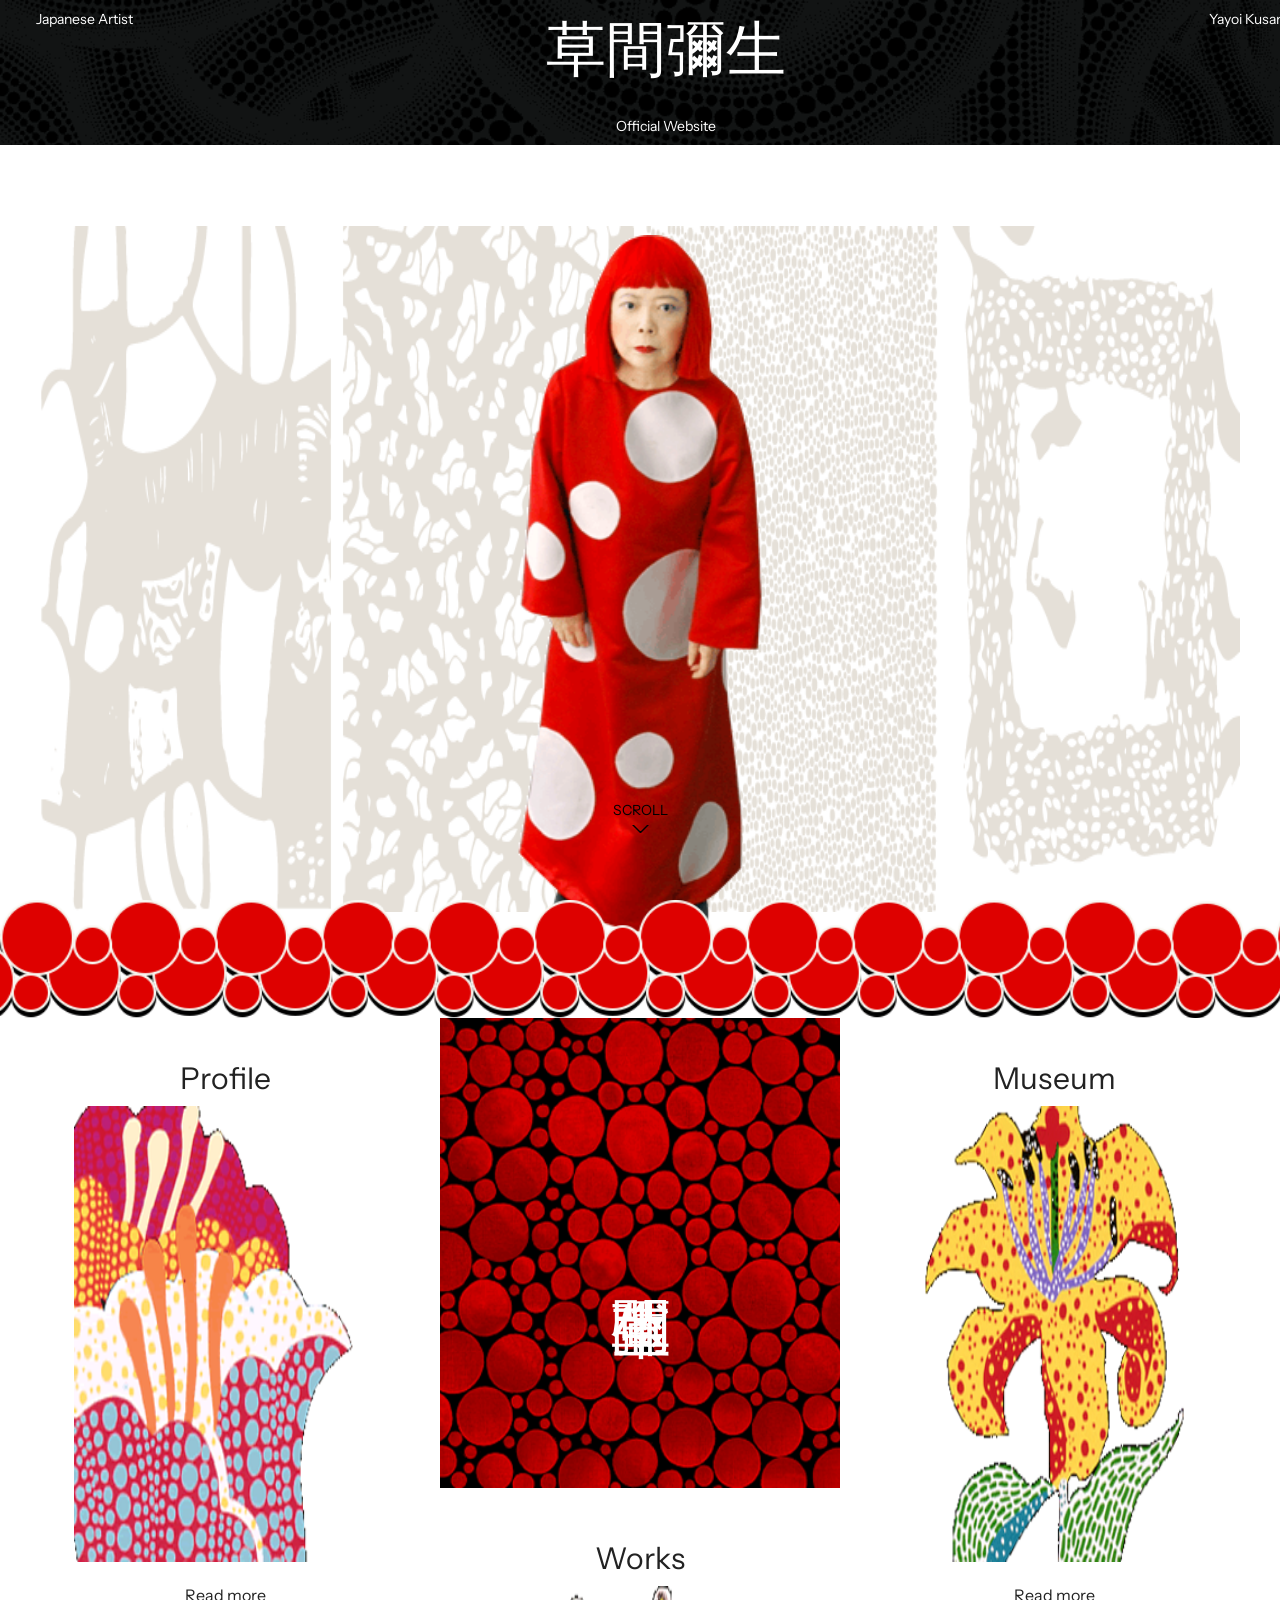
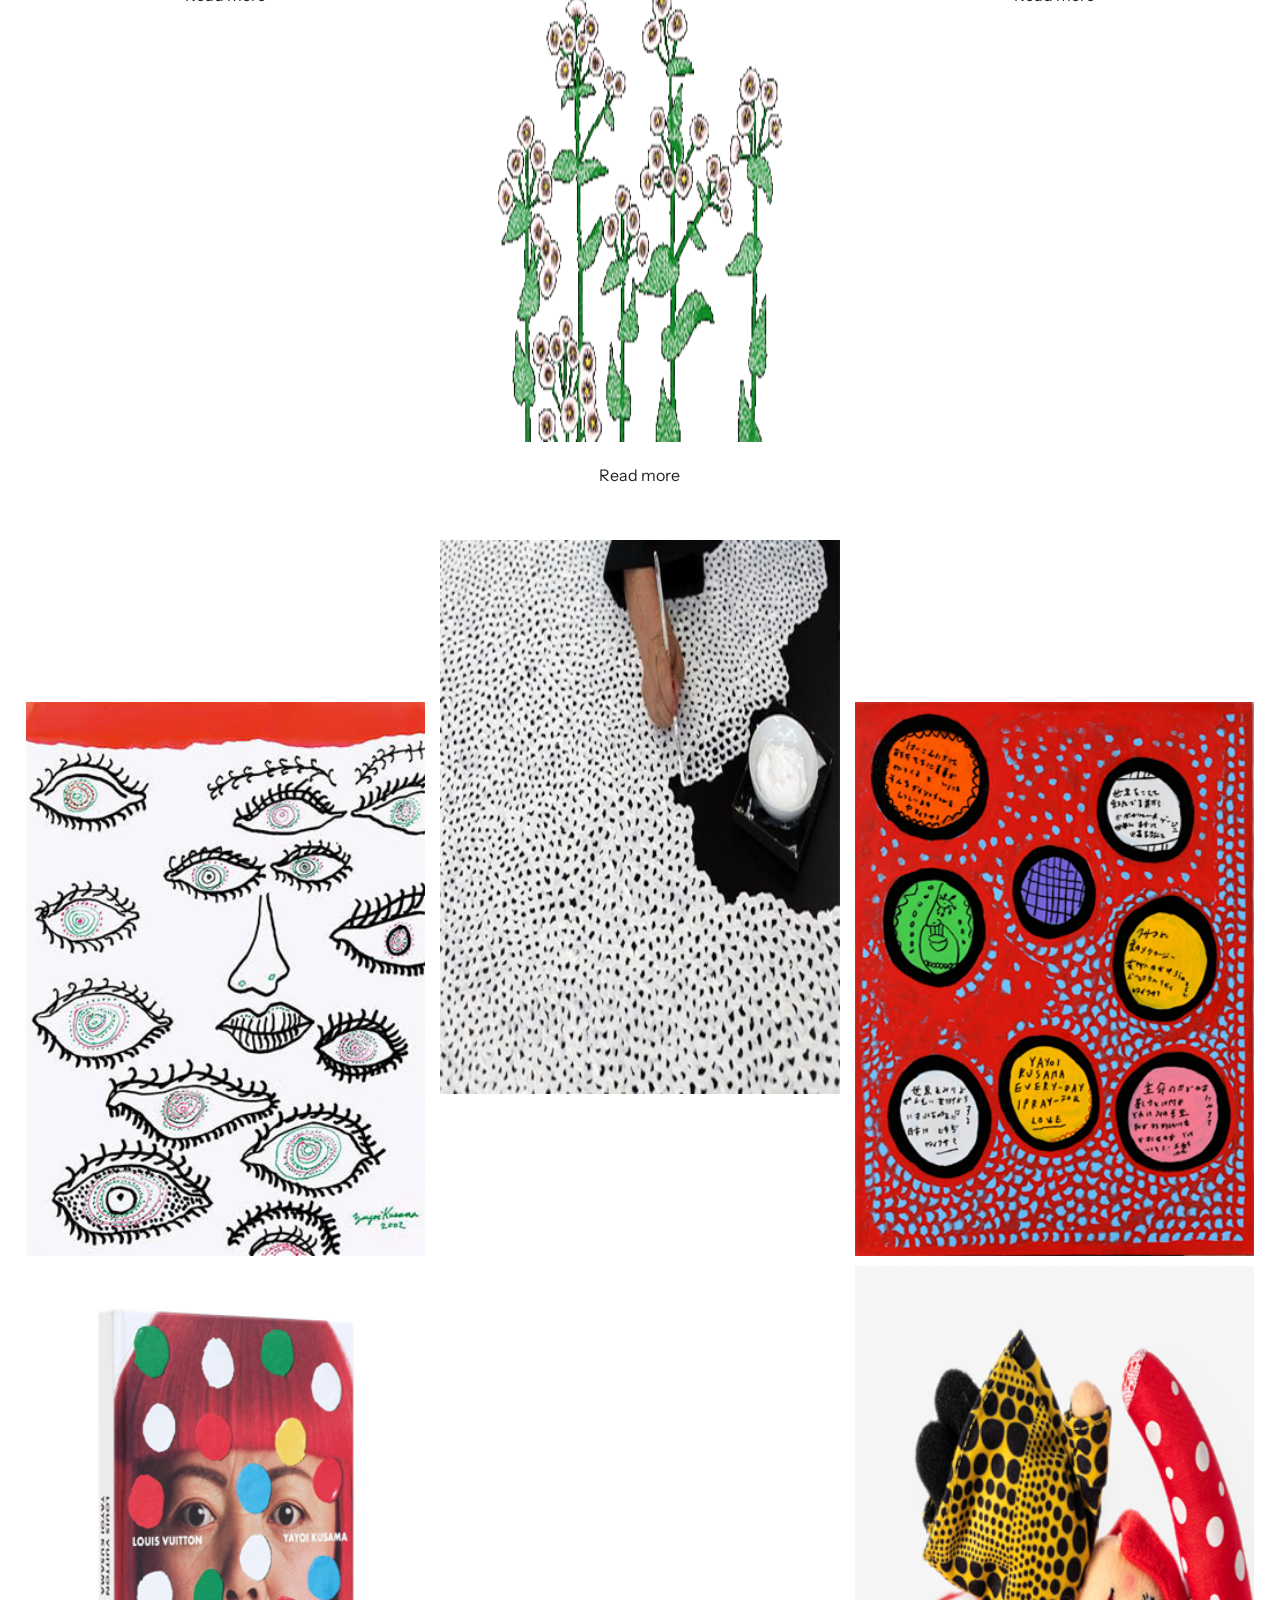
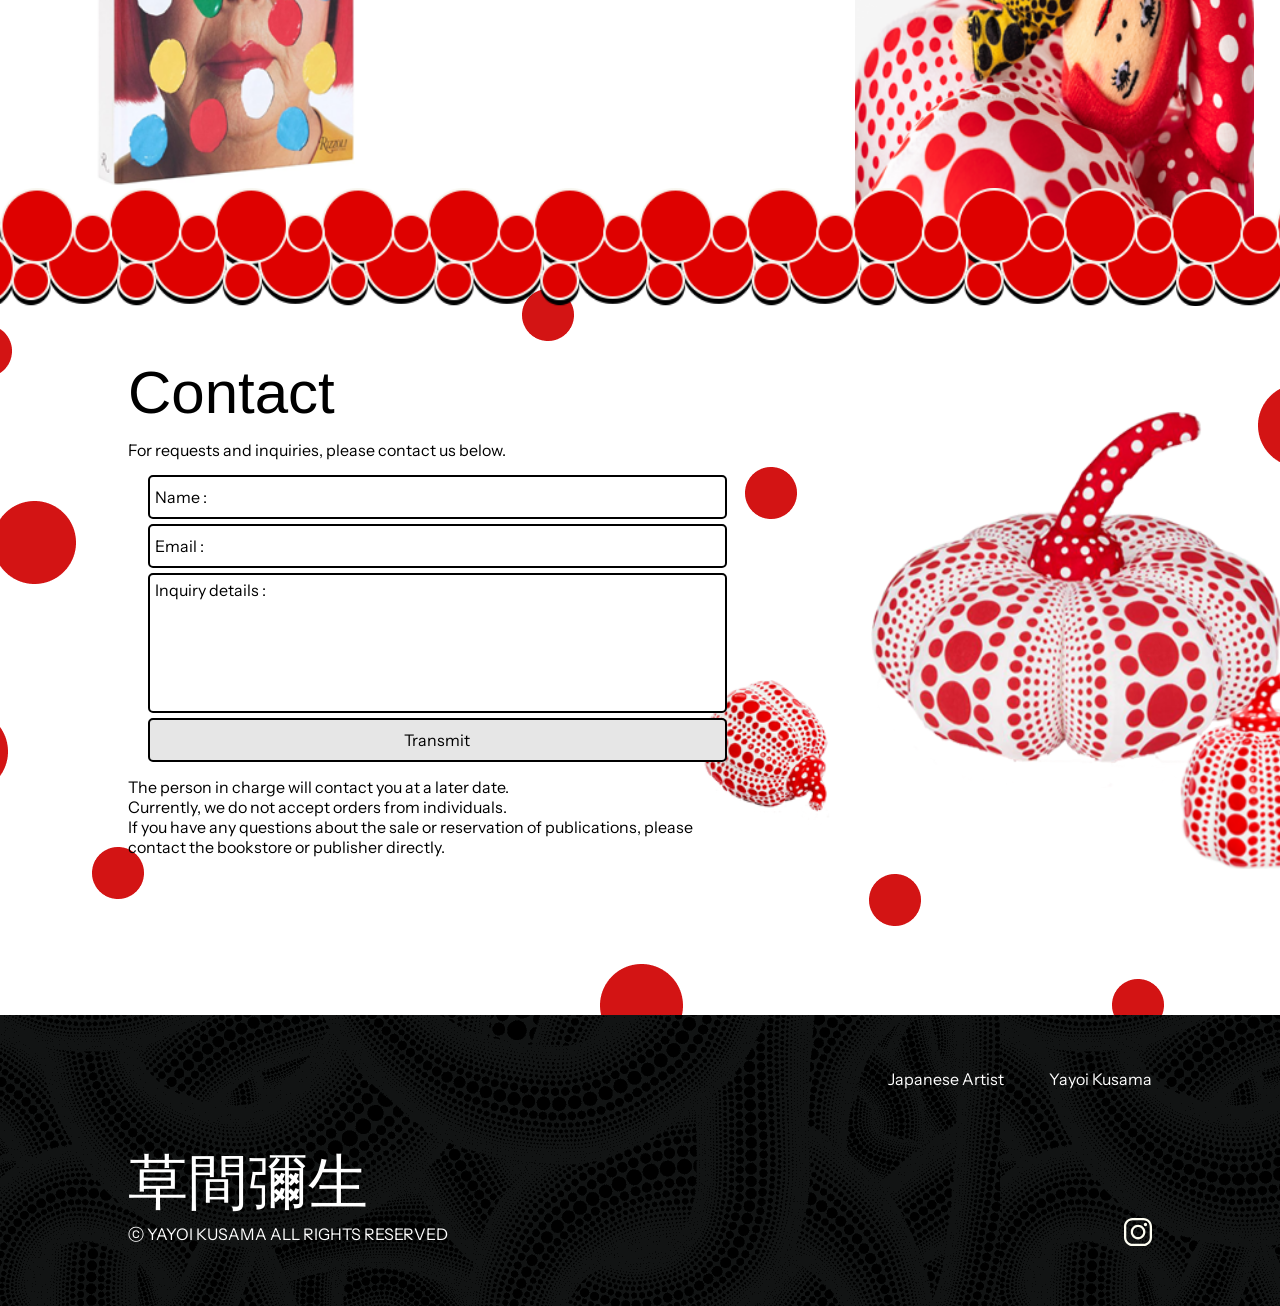
==== index.html @ afc90d20 "yayoi" ====
<!DOCTYPE html>
<html lang="en">
  <head>
    <meta charset="UTF-8" />
    <meta name="viewport" content="width=device-width, initial-scale=1.0" />
    <title>Yayoi Kusama Official Website</title>
    <!-- 파비콘 넣기 -->
    <link rel="shortcut icon" href="./images/favicon.ico" />
    <!-- 폰트어썸 CDN CSS -->
    <link
      rel="stylesheet"
      href="https://cdnjs.cloudflare.com/ajax/libs/font-awesome/6.2.0/css/all.min.css"
    />
    <!-- 메인 CSS -->
    <link rel="stylesheet" href="./css/main.css" />
    <!-- 미디어쿼리는 반드시 일반css아래 위치함! -->
    <link rel="stylesheet" href="./css/media_main.css" />
       <script type="module" src="./js/common.js"></script>
    <!-- 메인 JS -->
    <script src="./js/main.js" defer></script>
  </head>
  <body>
    <header class="top">
      <div id="top-area">
        <div class="top-area inbox">
          <div class="flex-bar">
            <div style="flex: 1; display: flex; justify-content: flex-start">
              <div class="box box1">Japanese Artist</div>
            </div>
            <div class="box logo">
              <h1>草間彌生</h1>
              <p>Official Website</p>
            </div>
            <div style="flex: 1; display: flex; justify-content: flex-end">
              <div class="box box3">Yayoi Kusama</div>
            </div>
          </div>
        </div> </div>
      <!-- //////////////////////////////////////////////// -->
      <!-- 3. 작가배너영역 -->
      <div id="banner-area">
        <!-- 3-1. 배너영역 -->
        <section class="banner-area inbox">
          <h2 class="temp-tit blind">작가배너영역</h2>
          <img src="./images/info8.gif" alt="작가" class="yayoi" />
          <img src="./images/배너.png" alt="배경" class="bg" />
        </section>
        <section class="scroll-inbox">
          <p>SCROLL</p>
          <img src="./images/이동키아래.png" alt="스크롤방향키" />
        </section>
      </div>
    </header>
    <!-- //////////////////////////////////////////////// -->
    <!-- 4. 메인영역 -->
    <div id="main-area">
      <!-- 스티키서브메뉴 -->
      <div id="spart-menu">
        <nav class="spart-menu inbox">
          <div id="spart-menu2" class="center-box">
            <ul>
              <li class="on">
                <a href="sub1.html" class="mob">Profile</a>
              </li>
              <li>
                <a href="sub2.html"class="mob">Works</a>
              </li>
              <li>
                <a href="index.html"> <h1>草間彌生</h1></a>
              </li>
              <li>
                <a href="sub3-1-1visitinfo.html"class="mob">Museum</a>
              </li>
              <li>
                <a href="#contact-area"class="mob">Contact </a>
              </li>
            </ul>


            <!-- 모바일용 -->
            <!-- 1-2. 메뉴박스 -->
            <section class="menu-box inbox">
              <!-- 메뉴박스하위 메뉴그룹박스 -->
              <div class="menu-group">
                <!-- 1-2-2. GNB메뉴 -->
                <nav class="gnb-menu">
        

                  <ul class="gnb-list">
                    <!-- /* 1 */ -->
                    <li ><a href="index.html">Home</a></li>
                    <!-- /* 2 */ -->
                    <li><a href="sub1.html">Profile</a></li>
                    <!-- /* 3 */ -->
                    <li class="sub">
                      <a href="sub2.html">Works</a>
                      <!-- 서브메뉴박스 -->
                      <div class="sub2">
                        <div><a href="sub2.html">Paintings</a></div>
                        <div><a href="sub2-1.html">Books</a></div>
                      </div>
                    </li>
                    <!-- /* 4 */ -->
                    <li class="sub">
                      <a href="sub3-1-1visitinfo.html">Museum</a>
                      <!-- 서브메뉴박스 -->
                      <div class="sub2">
                        <div>
                          <a href="sub3-1-1visitinfo.html" class="visitmenu">Visit</a><i class="fa-solid fa-chevron-down"></i>
                          <aside class="sub-list">
                            <ul class="two-line">
                              <li><a href="#"> Visit Information </a></li>
                              <li><a href="#">Facilities </a></li>
                              <li><a href="#">About </a></li>
                            </ul>
                          </aside>
                        </div>
                        <div>
                          <a href="sub3-2-1exh.html" class="exhibitionmenu">Exhibition</a
                          ><i class="fa-solid fa-chevron-down"></i>
                          <aside class="sub-list">
                            <ul class="two-line">
                              <li><a href="#"> Current Exhibition </a></li>
                              <li><a href="#"> Past Exhibition</a></li>
                            </ul>
                          </aside>
                        </div>
                      </div>
                    </li>

                    <!-- /* 5 */ -->
                    <li><a href="#contact-area">Contact</a></li>
                  </ul>
                </nav>
              </div>
            </section>
            <!-- 모바일용 끝-->

            <!-- #btn-group -->
            <div class="menubtn-group">
              <!-- 검색버튼 -->

              <button class="menubtn-search">
                <i class="fa-solid fa-magnifying-glass"></i>
              </button>
              <!-- 햄버거/닫기버튼 -->
              <button class="menubtn-ham">
                <i class="fa-solid fa-bars"></i>
                <i class="fa-solid fa-xmark"></i>
              </button>
            </div>
            <!-- #btn-group -->
          </div>
        </nav>

        <!-- 상단동그라미 -->
      </div>
      <div class="main-area circle"></div>

      <main id="maincontent" class="main-area inbox">
        <h2 class="temp-tit blind">메인영역</h2>

        <!-- 모바일용 -->
<ul class="mobile-main-list">
        <li class="main-center">
            <h1>草間彌生</h1>
        </li>

        <li class="contact">
            <a href="sub1.html">
                <img src="./images/메뉴박스1.png" alt="메뉴1" />
                <hgroup class="main-info">
                    <h3>Profile</h3>
                    <h4>Read more</h4>
                </hgroup>
            </a>
        </li>

        <li class="contact">
            <video
                src="./images/video3.mp4"
                id="myvid"
                autoplay
                muted
                loop
                playsinline
            ></video>
        </li>

        <li class="contact">
            <a href="sub2.html">
                <img src="./images/메뉴박스3.png" alt="메뉴2" />
                <hgroup class="main-info">
                    <h3>Works</h3>
                    <h4>Read more</h4>
                </hgroup>
            </a>
        </li>

        <li class="img-box">
            <img src="./images/메인이미지4.png" alt="중앙이미지2" />
        </li>

        <li class="contact">
            <a href="sub3-1-1visitinfo.html">
                <img src="./images/메뉴박스2.png" alt="메뉴3" />
                <hgroup class="main-info">
                    <h3>Museum</h3>
                    <h4>Read more</h4>
                </hgroup>
            </a>
        </li>

        <li class="contact">
            <video
                src="./images/video1.mp4"
                id="myvid"
                autoplay
                muted
                loop
                playsinline
            ></video>
        </li>
</ul>

<!-- DT용 -->
        <!-- 왼쪽 줄 -->
        <article id="col1">
          <div class="main-box">
            <ul class="first-line">
              <!-- 1-1 메뉴 -->
              <li class="contact">
                <a href="sub1.html">
                  <img src="./images/메뉴박스1.png" alt="메뉴1" />
                  <hgroup class="main-info">
                    <h3>Profile</h3>
                    <h4>Read more</h4>
                  </hgroup>
                </a>
              </li>
              <!-- 1-2 왼쪽영상 -->
              <li class="contact">
                <video
                  src="./images/video3.mp4"
                  id="myvid"
                  autoplay
                  muted
                  loop
                  playsinline
                ></video>
              </li>

              <!-- 1-3 이미지 -->
              <li class="img-box">
                <img src="./images/메인이미지10.png" alt="첫줄3번째" />
              </li>
              <!-- 1-4 이미지 -->
              <li class="img-box-3">
                <img src="./images/메인이미지7.png" alt="첫줄4번째" />
              </li>
            </ul>
          </div>
        </article>

        <!-- 중앙줄 -->
        <article id="col2">
          <div class="main-center">
            <ul class="second-line">
              <!-- 2-1 -->
              <li class="main-center">
                <!-- <img src="./images/메인이미지1.png" alt="메인이미지" /> -->
                <h1>草間彌生</h1>
              </li>

              <!-- 2-2 메뉴 -->
              <li class="contact">
                <a href="sub2.html">
                  <img src="./images/메뉴박스3.png" alt="메뉴2" />
                  <hgroup class="main-info">
                    <h3>Works</h3>
                    <h4>Read more</h4>
                  </hgroup>
                </a>
              </li>
              <!-- 2-3 이미지 -->
              <li class="img-box">
                <img src="./images/메인이미지4.png" alt="중앙이미지2" />
              </li>
              <!-- 2-4 영상 -->
              <li class="video3">
                <video
                  src="./images/video6.mp4"
                  id="myvid"
                  autoplay
                  muted
                  loop
                  playsinline
                ></video>
              </li>
            </ul>
          </div>
        </article>

        <!-- 오른쪽줄 (4개)-->
        <article id="col3">
          <div>
            <ul class="third-line">
              <!-- 3-1  메뉴-->
              <li class="contact">
                <a href="sub3-1-1visitinfo.html">
                  <img src="./images/메뉴박스2.png" alt="메뉴3" />
                  <hgroup class="main-info">
                    <h3>Museum</h3>
                    <h4>Read more</h4>
                  </hgroup>
                </a>
              </li>
              <!-- 3-2 영상-->
              <li class="contact">
                <video
                  src="./images/video1.mp4"
                  id="myvid"
                  autoplay
                  muted
                  loop
                  playsinline
                ></video>
              </li>

              <!-- 3-3 이미지-->
              <li class="img-box">
                <img src="./images/메인이미지11.png" alt="메뉴1" />
              </li>
              <!-- 3-4 이미지-->
              <li class="img-box-3">
                <img src="./images/메인이미지8.png" alt="메뉴1" />
              </li>
            </ul>
          </div>
        </article>
      </main>
      <!-- //////////////////////////////////////////////// -->
      <!-- 5. 컨택영역 -->
      <div id="contact-area">
        <div class="contact-area inbox">
          <div class="paddingbox">
          <!-- <img src="./images/bg_co.png" alt="" class="bg"> -->
          <h2 class="temp-tit blind">컨택영역</h2>
          <div class="main-area circle2"></div>
          <h2>Contact</h2>
          <p>For requests and inquiries, please contact us below.</p>
          <div class="contact-box">
            <article class="name-box desc-box">
              <h4>Name :</h4>
            </article>
            <article class="email-box desc-box">
              <h4>Email :</h4>
            </article>
            <article class="details-box desc-box">
              <h4>Inquiry details :</h4>
            </article>
            <article class="transmit-box desc-box">
              <h4>Transmit</h4>
            </article>
          </div>

          <p>
            The person in charge will contact you at a later date.<br />
            Currently, we do not accept orders from individuals.<br />
            If you have any questions about the sale or reservation of
            publications, please<br />
            contact the bookstore or publisher directly.
          </p>
          <div class="pumpkin-box">
            <img src="./images/호박대.png" alt="큰" class="big" />
            <img src="./images/호박중.png" alt="중간" class="middle" />
            <img src="./images/호박소.png" alt="작은" class="small" />
          </div>
          <!-- <img src="./images/bg_co.png" alt="하단" class="bg" /> -->
        </div>
      </div> 
    </div>
    </div>
    <!-- 6. 하단영역 -->
    <div id="bottom-area">
      <footer class="bottom-area inbox">
        <div class="bottompd">
          <h2 class="temp-tit blind">하단영역</h2>
          <div class="bottom-info-right">
            <h3>Japanese Artist</h3>
            <p>Yayoi Kusama</p>
          </div>

          <section class="bottom-flx">
            <div class="bottom-info">
              <ul>
                <li>
                  <h1>草間彌生</h1>
                </li>
                <li>
                  <p>ⓒ YAYOI KUSAMA ALL RIGHTS RESERVED</p>
                </li>
              </ul>

              <a href="#" target="_blank" id="sns">
                <img src="./images/ico-insta.svg" id="insta" />
              </a>
            </div>
          </section>
        </div>
      </footer>
    </div>
  </body>
</html>
---- css/main.css ----
@charset "utf-8";
/* 쿠사마야요이 메인 페이지 CSS - main.css */

/* 외부 CSS 불러오기 */
@import url(./reset.css);
@import url(./core.css);
@import url(./common.css);
/* 12그리드 CSS */
@import url(./grid_12_flex.css);

/* 공사중 표시 */
body * {
  outline: 2px dashed #ccc;
}

/***************** 메인 CSS ********************/

.top {
  position: sticky;
  top: 0;
  left: 0;
   height: 100vh;
    height: 100dvh;
  /* height: 935px; */
  z-index: -1;
}

/* 2. 상단영역 */
.top-area {
  position: sticky;
  background: url(../images/background.gif) no-repeat center top / cover;
padding: 0 0 0.7vw;
  width: 100%;
}

.top-area .inbox {
  position: fixed;
  height: 125px;
  margin-bottom: 40px;
  padding: 24px 0 24px 0;
}

/* 메인_메뉴이미지 호버시 이미지 확대 */
.contact:hover img{
  /* padding: 0;
 width: 100%;
 height: 100%;
 transition: 2s ; */
  animation: menu-ani 2s linear forwards;
}

@keyframes menu-ani {
  to {
    padding: 0;
    width: 100%;
    height: 100%;

    /* height: 632px;
width: auto; */
  }
}
/* 상단부분 글씨크기 */
.top p,
div {
  font-size: 1.4rem;
}

.flex-bar {
  margin: 0 10px;
  display: flex;
  align-items: center;
  align-items: flex-start;
  flex-wrap: nowrap;
}
.box {
  color: #ffffff;
  display: flex;
  align-items: center;
  justify-content: center;
  padding: 10px 0;
}

h1 {
  font-weight: 400;
  font-size: 6rem;
}

h2 {
  font-size: 6rem;
}

.logo {
  display: flex;
  gap: 2vw;
  flex-direction: column;
}
/* ////////////////////////////////////////////// */

/* 3. 작가배너영역 */

#banner-area {
  position: relative;
  height: 90vh;

}
.banner-area {
  height: 100vh;
  text-align: center;
}

/* 양옆 선 만들기 */

.banner-area .inbox {
  position: sticky;
}

/* //////////////////////////////////////////////// */
/* 4. 메인영역  */
.main-area {
  position: relative;
  /* height: 2520px; */
  z-index: 1;
  text-align: center;
  display: flex;
  gap: 15px;
  flex-direction: row;
  background-color: #fff;
}
.bg {
    /* aspect-ratio: 1295 / 548; */
    position: absolute;
    top: 12%;
    left: 50%;
    width: 1295px;
    height: 752px;
    translate: -50% 0;
}
.yayoi {
    position: absolute;
    top: 14%;
    width: 259px;
    left: 50%;
    translate: -50% 0;
    z-index: 1;
}
.scroll-inbox {
    position: absolute;
    top: 81%;
    left: 50%;
    translate: -50% 0;
    text-align: center;
    z-index: 1;
}
#spart-menu {
  /* 스티키 포지션 - 상단스크롤 걸림! */
  /* display: none; */
  position: fixed;
  top: -94px;
  left: 50%;
  translate: -50% 0;
  width: 1360px;
  height: 94px;
  z-index: 999;
  transition: 0.4s ease-out;
}
#spart-menu.on {
  top: 0;
}
.center-box {
  max-width: 1360px;
  margin: 0 auto;
  background: url(../images/background.gif) no-repeat center top / cover;
  height: 94px;
}
/* 인박스 높이값 초기화 */
.spart-menu.inbox {
  height: auto;
}
.spart-menu.inbox h1 {
  font-size: 4rem;
  color: #ffffff;
}
.spart-menu ul > li:hover > a {
  color: #c52531;
}


/* 모바일용이 안보이게 설정 */
.mobile-main-list {
    display: none;
}

/* 스티키 메뉴이름 */
.spart-menu ul > li > a {
  color: white;
  font-size: 1.8rem;
  display: block;
  /* padding: 9px 24px; */
  /* 줄바꿈방지 */
  white-space: nowrap;
}

.circle {
  position: sticky;
  top: 20px;
  /* 밑으로 내리다 메뉴때 필요? */
  /* margin: 46px auto 0; */
  margin: 0 auto;
  background: url(../images/연결.png) no-repeat center top / cover;
  height: 118px;
  width: 1360px;
  z-index: 2;
}

.main-area article {
  display: flex;
  flex-direction: column;
  /* width: calc(100% / 3); */
  flex: 1;
}

.main-box article ul {
  display: flex;
  flex-direction: column;
  gap: 1vh;
  align-items: center;
}

/* 프로필,작업,미술관 메뉴박스 */
.main-info {
  position: absolute;
  top: 42px;
  width: 100%;
  left: 50%;
  translate: -50% 0;

  text-align: center;
  display: flex;
  align-items: center;
  justify-content: center;
  flex-direction: column;
  gap: 488px;
}

/*메뉴글씨사이즈 */
.main-info h3 {
  position: relative;
  font-size: 3rem;
}
h4 {
  font-size: 1.6rem;
}

/* 메인_메뉴이미지 */
.contact img {
  box-sizing: border-box;
  /* padding: 5.1vw 2vw; */
    padding: 88px 48px;
  width: 100%;
  height: 100%;
  /* position: relative;
    top: 14.6%;
  width: 341px;
  height: 441px; */
}


/* 메인공통부분 */
.contact {
  position: relative;
  height: 632px;
  text-align: center;
  margin-bottom: 10px;
}

/* 메인이미지공통부분 */
.img-box img {
  width: 100%;
  height: 100%;
  margin-bottom: 10px;
  object-fit: cover;
}

/* 비디오공통부분 */
#myvid {
  width: 100%;
  height: 100%;
  object-fit: cover;
}

/* 메인 중간줄  */
.main-center {
  position: relative;
  height: 470px;
  margin-bottom: 10px;
  background: url(../images/메인이미지1.png) no-repeat center top / cover;
}
.main-center h1 {
  position: absolute;
  top: 50%;
  left: 50%;
  translate: -50% -50%;
  writing-mode: vertical-lr;
  letter-spacing: 0;
  color: #ffffff;
  white-space: nowrap;
}

/* 메인 마지막 가로줄 크기 다름 */
.img-box-3 img {
  width: 100%;
  height: 561px;
  object-fit: cover;
}

.video3 {
  /* height: 694px; */
  /* 하단 동그라미가 컨택영역과 겹쳤을때 */
  height: 760px;
}

/* //////////////////////////////////////////////// */
/* 5. 컨택영역 */
.contact-area {
  position: relative;
  /* 부모자격 */
  box-sizing: border-box;
  /* padding: 0 70px; */
  /* padding: 118px calc(100% / 12) 1vw; */
  /* padding: 0 7vw 1vw; */
  background: url(../images/bg_co.png) no-repeat center top / cover;
  height: 788px;
  background-color: #fff;
}

/* .bg{
 width: 100%;
 height: 100%;
 top: 0;
} */
.circle2 {
  position: absolute;
  top: -39px;
  left: 0;

  margin: 0 auto;
  /* bottom: 0; */
  /* 컨택영역이랑 겹침 */
  background: url(../images/연결.png) no-repeat center top / cover;
  height: 118px;
  width: 1360px;
}

.contact-area h2 {
    padding: 0 0 1vw 0;

}

.contact-box {
  position: relative;

  display: flex;
  gap: 5px;
  flex-direction: column;
  margin-top: 15px;
  margin-bottom: 15px;
}
.contact-area > p {
  margin-left: 20px;
}
/* 컨택영역 박스공통 */
.desc-box {
  width: 575px;

 height: 40px;
  margin-left: 20px;
  display: inline-block;
  border: 2px solid rgb(0, 0, 0);
  border-radius: 5px;
  background-color: #ffffff;
  z-index: 1;
}
.name-box,
.email-box {
  align-content: center;
}
.desc-box h4 {
  margin: 5px;
}

.details-box {
  height: 136px;
}

.transmit-box {
  text-align: center;
  align-content: center;

  background-color: #e6e6e6;
}

.transmit-box:hover {
  background-color: #b3b3b5;
}

.pumpkin-box {
  position: relative;
}
.big {
  position: relative;
  width: 410px;
  top: -446px;
  right: -743px;
}

.middle {
  position: relative;
  width: 154px;
  top: -275px;
  right: -640px;
}

.small {
  width: 141px;
  position: relative;
  top: -291px;
  right: -4px;
}
/* //////////////////////////////////////////// */
/* 6. 하단영역 */
.bottom-area {
  /* height: 310px; */
  background: url(../images/background.gif);
  /* overflow: hidden; */
  color: #fff;
  box-sizing: border-box;
  
  /* padding: 0vw 2.778vw 1.736vw 2.778vw; */
  /* padding: 0 40px 25px 40px; */
}

/* .bottompd{
    padding: 0vw 2.778vw 1.736vw 2.778vw;
} */
.bottom-info-right {
  padding-top: 6vmin;
  display: flex;
  justify-content: flex-end;
  gap: 5vmin;
}
.bottom-info {
  padding-top: 6vmin;
  display: flex;
  flex-direction: row;
  justify-content: space-between;
  flex-wrap: nowrap;
  align-items: flex-end;
}

.bottom-area img {
  width: 28px;
}
---- css/media_main.css ----
@charset "utf-8";


/* 1360px 이하 미디어쿼리 시작 */
@media screen and (max-width: 1360px) {
  .top {
    height: 100vh;
    height: 100dvh; /* 모바일 브라우저 주소창 고려 */
  }
.bg {
  /* aspect-ratio: 1295 /548; */
  position: absolute;
top: 10%;
        left: 50%;
        width: 1200px;
        height: 686px;

  translate: -50% 0;
}
.yayoi {
  position: absolute;
        top: 10vh;
        width: 243px;
  left: 50%;
  translate: -50% 0;
  z-index: 1;
}

  .inbox {
    padding: 0 2vw;
  }
  /* .contact-area h2 {
    padding: 9vw 0 1vw 0;
  } */
  .contact-area h2 {
    padding: 1vw 0 1vw 0;
  }
}
/* 1360px 이하 미디어쿼리 종료 */

/* 1200px 이하 미디어쿼리 시작 */
@media screen and (max-width: 1200px) {
  /* 전체 글자 크기 변경 */
  html {
    font-size: 9px;
  }

  .center-box {
    /*상단메뉴*/
    width: 1200px;
  }

  .yayoi {
              width: 210px;
        top: 12vh;
  }
  .bg {
 
    width: 1000px;
 
  }
  .scroll-inbox {
    top: 80%;
  }

  /* 컨택영역 */
  .desc-box {
    width: 480px;
    border: 0.2vw solid rgb(0, 0, 0);
    height: 4vw;
    border-radius: 0.8vw;
  }

  .details-box {
    height: 136px;
  }
  .big {
    right: -594px;
  }
  .middle {
    right: -488px;
  }
  .small {
    right: 57px;
    top: -277px;
    width: 132px;
  }
  .bottom-area {
    max-width: 1200px;
    /* padding: 0 calc(100% / 12) 2.7vw; */
  }
}
/* 1200px 이하 미디어쿼리 종료 */

/* 1024px 이하 미디어쿼리 시작 */
@media screen and (max-width: 1024px) {
  /* 전체 글자 크기 변경 */
  html {
    font-size: 8px;
  }

  /* 메인-상단 창 */
  .center-box {
    justify-content: center !important;
  }
  /* //////////메인상단끝////////////// */

  .center-box {
    /*상단메뉴*/
    width: 1024px;
  }

  .circle {
    background: url(../images/연결1024.png) no-repeat center top / cover;
    height: 95px;
    top: 30px;
    width: 1024px;
  }

  /* 컨택영역 */
  .contact-area {
    height: 1045px;
    padding: 1vw calc(100% / 12) 1vw;
  }
  .contact-area h2 {
    padding: 0vw 0 1vw 0;
  }
  .circle2 {
    background: url(../images/연결1024.png) no-repeat center top / cover;
    height: 95px;
    width: 1024px;
  }
  .desc-box {
    width: auto;
    margin: 0 20px;
  }
  .big {
    position: absolute;
    top: 9px;
    left: 48%;
    translate: -50% 0;
  }
  .small {
    position: absolute;
    top: -145px;
    right: -63px;
  }
  .middle {
    position: absolute;
    top: 250px;
    left: 75%;
    translate: -50% 0;
  }
}
/* 1024px 이하 미디어쿼리 종료 */

/* 800px 이하 미디어쿼리 시작 */
@media screen and (max-width: 800px) {
  /* ///////////화면전체*/
  /* 모바일용 메뉴 */

 /* 메뉴그룹 변경 */
  .menu-group {
    height: 100%;
    display: flex;
    flex-direction: column;
    /* padding: 5vw; */
    background-color: white;
    justify-content: flex-start;
    align-items: flex-start;
    box-sizing: border-box;
    /* padding: 10vh 5vw; */
  }


  .center-box {
    width: 800px;
    position: relative;
  }
  body.menu-open {
    overflow: hidden;
    height: 100vh;
  }
  .menu-box {
    display: block;
    position: fixed;
    z-index: 1;
    top: 94px;
    height: 100vh;
    background-color: #fff;
    padding-right: 0;
    transition: left 0.5s ease-in-out;
  }
  .menubtn-group {
    display: block;
  }
  /* 상단영역 최상위 부모인  #top-area에 클래스 on을 주면
  메뉴박스인 .menu-box의 left값을 0으로 변경한다! */
  #top-area.on .menu-box {
    left: 0;
  }
 

  /* .gnb-list > ul{
  margin: 0
}; */

  /* 탑메뉴 변경 */
  /* .top-menu ul {
    width: 85vw;
    line-height: 4;
    margin-top: 5vh;
    border-bottom: 5px solid #e5e5e5;
  } */
  /* GNB 메뉴 변경 */
  .gnb-menu ul {
    margin-top: 5vh;
    flex-direction: column;
    font-size: 2.5vh;
    margin: 0;
    padding: 0;
  }

  /* GNB메뉴 가로크기 변경 */
  nav.gnb-menu {
    width: 100%;
  }
  .sub {
    display: flex;
    width: 100%;
    /* justify-content: space-between; */
  }
  /* GNB 메뉴 아이콘 크기위치변경 */
  .gnb-menu i {
    float: right;
  }
  .sub2 {
    position: absolute;
    width: 40%;
    text-align: left;
    right: calc(100% / 12);
  }
  .sub2 > div {
    font-size: 2.5vh;
    position: relative;
  }
  .exhibitionmenu,
  .visitmenu {
    position: relative;
  }

  .fa-chevron-down:before {
    /* position: absolute; */
    cursor: pointer;
    transition: transform 0.3s ease;
  }
  /* 활성화 시 화살표 회전 */
  .fa-chevron-down.active {
    transform: rotate(180deg);
  }
  /* ///////////////////// */
  /* 또는 더 간단하게 */
  .fa-chevron-down {
    cursor: pointer;
    transition: transform 0.3s ease;
    margin-left: 8px; /* 아이콘과 텍스트 사이 간격 */
  }
  /* ///////////////////// */

  .gnb-menu ul {
    align-items: flex-start;
  }
  .gnb-list > li {
    width: 100%;
    border-bottom: 1px solid #000000;
    /* padding: 1.6rem 0;

    margin-bottom: 3.2rem; */
    padding: 3.2rem;
  }
  .gnb-list > li:nth-child(3),
  .gnb-list > li:nth-child(4) {
    padding: 3.2rem 3.2rem calc(2.5vh * 2 + 3.2rem) 3.2rem;
  }
  .gnb-list > li > a:nth-child(1),
  .gnb-list > li > a:nth-child(2),
  .gnb-list > li > a:nth-child(5) {
    width: 100%;
  }

  .gnb-list > li > a {
    color: #000 !important;
    width: 33%;
    /* width: 100%; */
    /* margin: 0 10vh; */
    margin: 0 0 0 calc(100% / 12);
    text-align: left;

    font-size: 2.5vh !important;
  }
  .two-line > li > a {
    color: #000 !important;
    font-size: 2.5vh !important;
  }
  .sub-menu > li > a {
    color: #000 !important;
  }
  .sub-list {
    display: none;
    overflow: hidden;
    max-height: 0;
    transition: max-height 0.3s ease;
  }
  .sub-list.active {
    display: block;
    max-height: 500px;
  }

  /* 서브메뉴 화면 채우기 설정변경 */
  .sub-menu {
    position: fixed;
    top: 0;
    /* left: 100%; */
    /* 왼쪽 바깥에 나가있음! */
    z-index: 1;
    /* width: 100vw; */
    height: 100vh;
    width: 50%;
    background-color: #8c4b4b;
    max-height: none;
  }

  /* 서브메뉴에 클래스 on을 주면 left값을 0으로 변경 */
  .sub-menu.on {
    left: 0;
  }

  .mob {
    display: none !important;
  }

  /* GNB메뉴 기존 높이값 해제 */
  .gnb-menu ul {
    height: auto;
  }
  /* GNB메뉴 li 기존 가로값 해제 */
  .sub-list li {
    width: auto;
  }

  /* 모바일용 메인 화면 구성 */
  /* 1. 데스크탑용 article 숨기기 */
  #col1,
  #col2,
  #col3 {
    display: none !important;
  }

  /* 2. 모바일 통합 리스트를 Flex 컨테이너로 설정 (보이게 함) */
  .mobile-main-list {
    display: flex !important; /* li를 정렬하기 위해 Flex 사용 */
    flex-direction: column; /* li를 세로로 정렬 */
    width: 100%;
    margin: 0;
    padding: 0;
    list-style: none;
    gap: 5px; /* li 간 간격 */
  }

  /* 4. 항목 스타일 적용 (li 자체가 아닌 내부 요소에 적용) */
  .mobile-main-list .contact,
  .mobile-main-list .img-box,
  .mobile-main-list .main-center {
    /* li 자체에 width: 100% */
    width: 100%;
    height: auto;
    /* 높이 설정을 위해 li 내부의 콘텐츠에 aspect-ratio 적용 */
  }

  .mobile-main-list .contact img,
  .mobile-main-list .img-box img,
  .mobile-main-list video {
    aspect-ratio: 1 / 1;
    width: 100%;
    height: auto;
    object-fit: cover;
  }

  /* 5. hover 효과 제거 */
  .contact:hover img {
    animation: none !important;
  }

  #maincontent {
    width: 100%;
  }

  .main-center {
    aspect-ratio: 1 / 1;
    width: 100%;
    height: auto;
    object-fit: cover;
    /* background: white; */
  }

  .main-info {
    height: 100%;
    top: 65px;
    display: block;
  }

  .main-info h4 {
    position: absolute;
    bottom: 15vw;
    left: 50%;
    translate: -50% 0;
    font-size: 1.6rem;
  }
  /* //////////////////////////////////////////////////////// */
  .main-area {
    display: block;
    margin: 0 auto;
  }
  .contact,
  .img-box img {
    aspect-ratio: 1 / 1;
    width: 100%;
  }

  .main-center h1 {
    letter-spacing: 10rem;
  }

  .contact img {
    box-sizing: border-box;
    padding: 0.1vw 6vw;
    height: 100%;
    animation: none;
  }

  #myvid {
    aspect-ratio: 1 / 1;
    width: 100%;
    height: auto;
    object-fit: cover;
  }

  /* 배너영역*/
  .yayoi {
        top: 20%;
        width: 180px;
  }
  .bg {
    top: 13%;
    width: 700px;
  }
  .scroll-inbox {
    top: 85%;
  }

  /* .spart-menu ul li 1,2,4,5 번만 display:none 
스티키 메뉴*/
  /* .spart-menu ul > li:nth-child(1),
  .spart-menu ul > li:nth-child(2),
  .spart-menu ul > li:nth-child(4),
  .spart-menu ul > li:nth-child(5) {
    display: none;
  } */

  /* 컨택영역 */
  .contact-area {
    background: url(../images/bg_mb.png) no-repeat center top / cover;
    background-color: #fff;
  }

  .paddingbox {
    padding: 5vw calc(100% / 12) 1vw;
  }
  .contact-area h2 {
    padding: 2vw 0 1vw 0;
  }

  .desc-box {
    width: auto;
    margin: 0 20px;
  }
  .big {
    position: absolute;
    top: 17px;
    left: 44%;
    translate: -50% 0;
  }
  .small {
    position: absolute;
    top: -107px;
    right: -62px;
  }
  .middle {
    position: absolute;
    top: 263px;
    left: 76%;
  }

  /* 하단영역 */
  .bottom-info-right {
    justify-content: flex-start;
  }
}
/* 800px 이하 미디어쿼리 종료 */
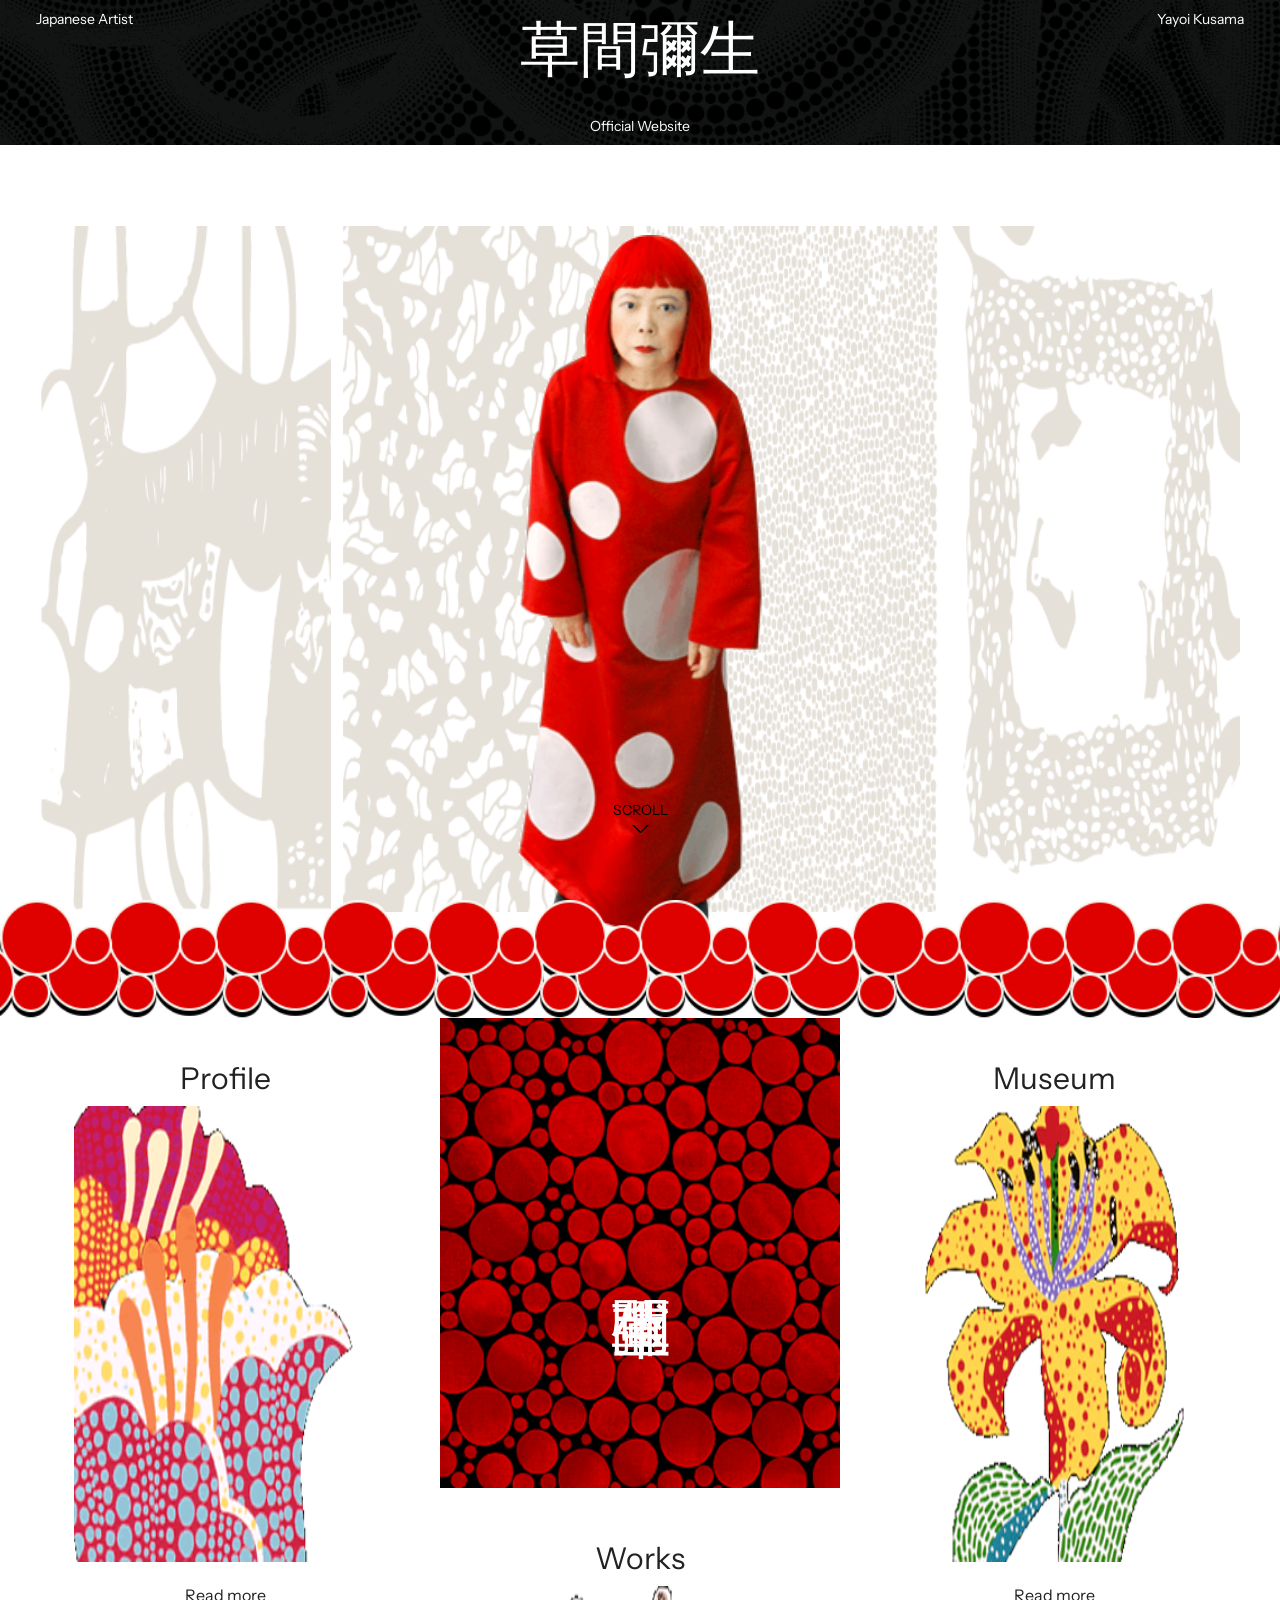
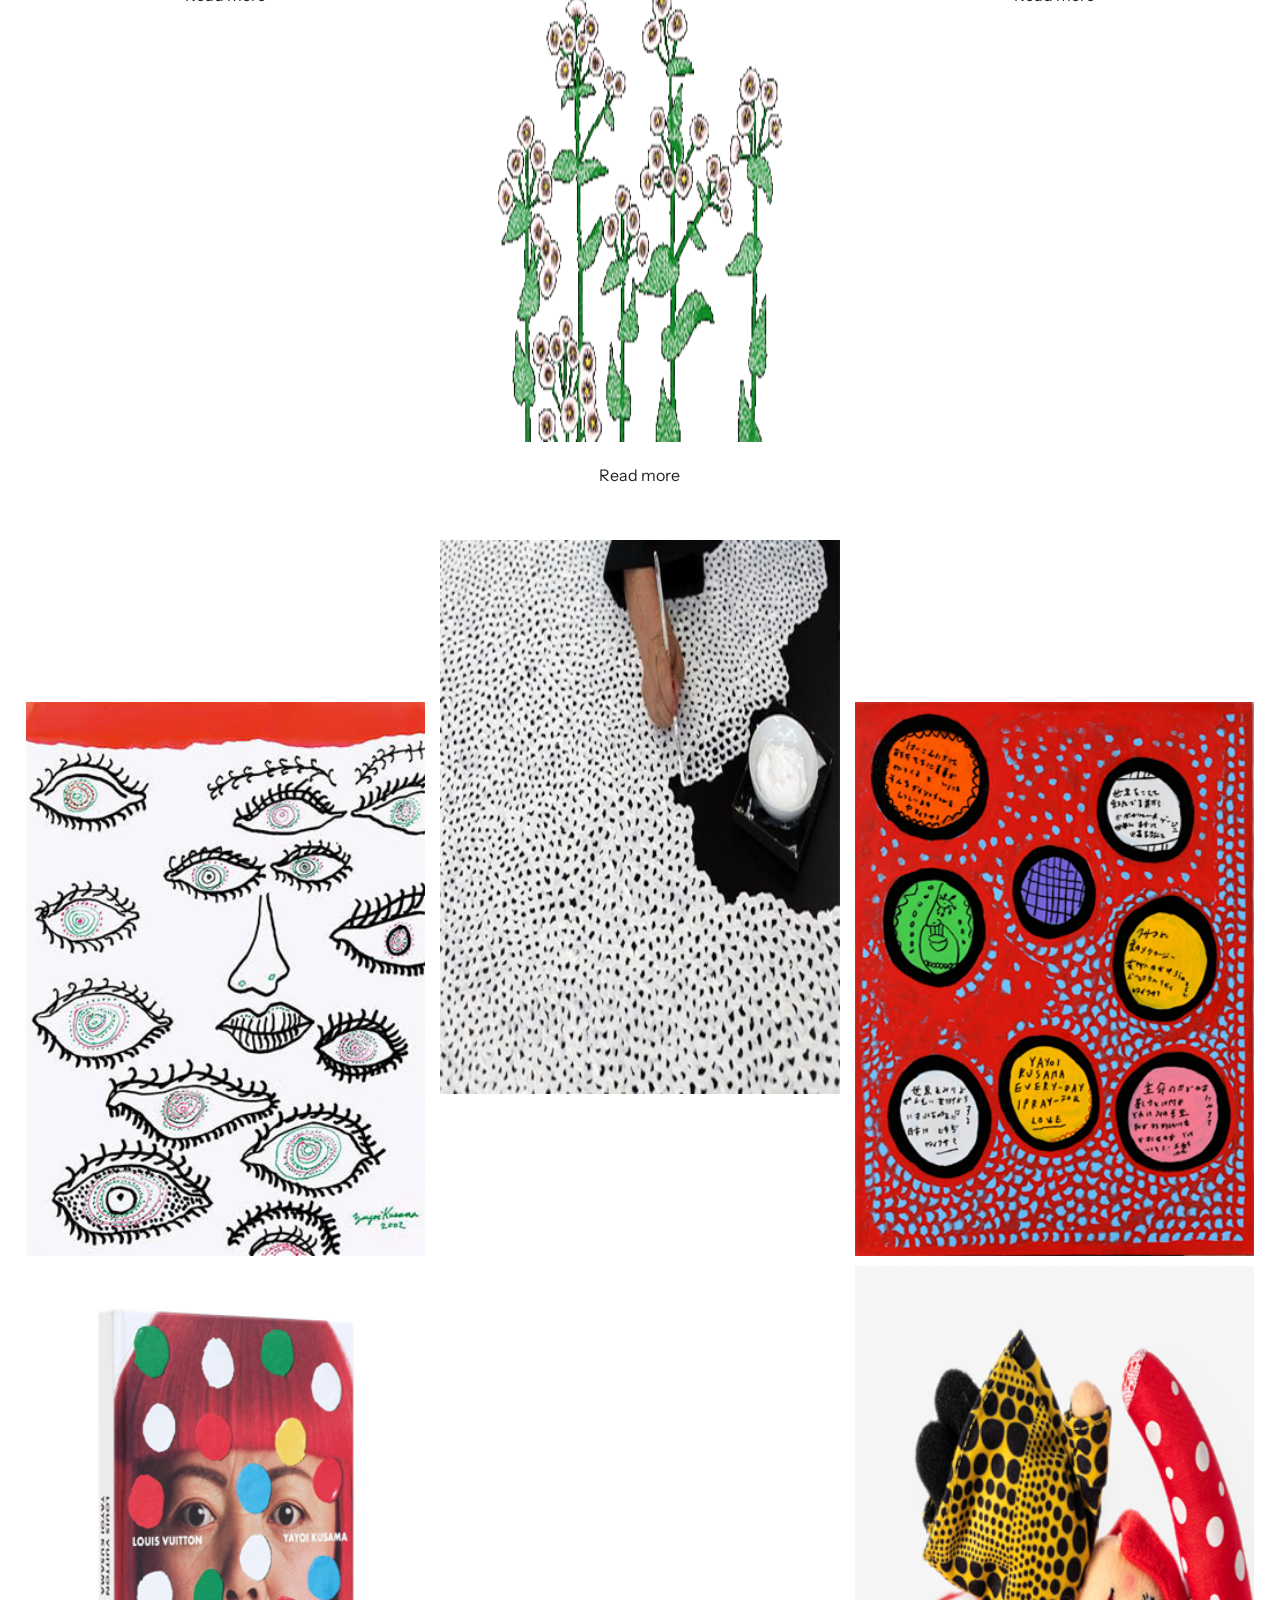
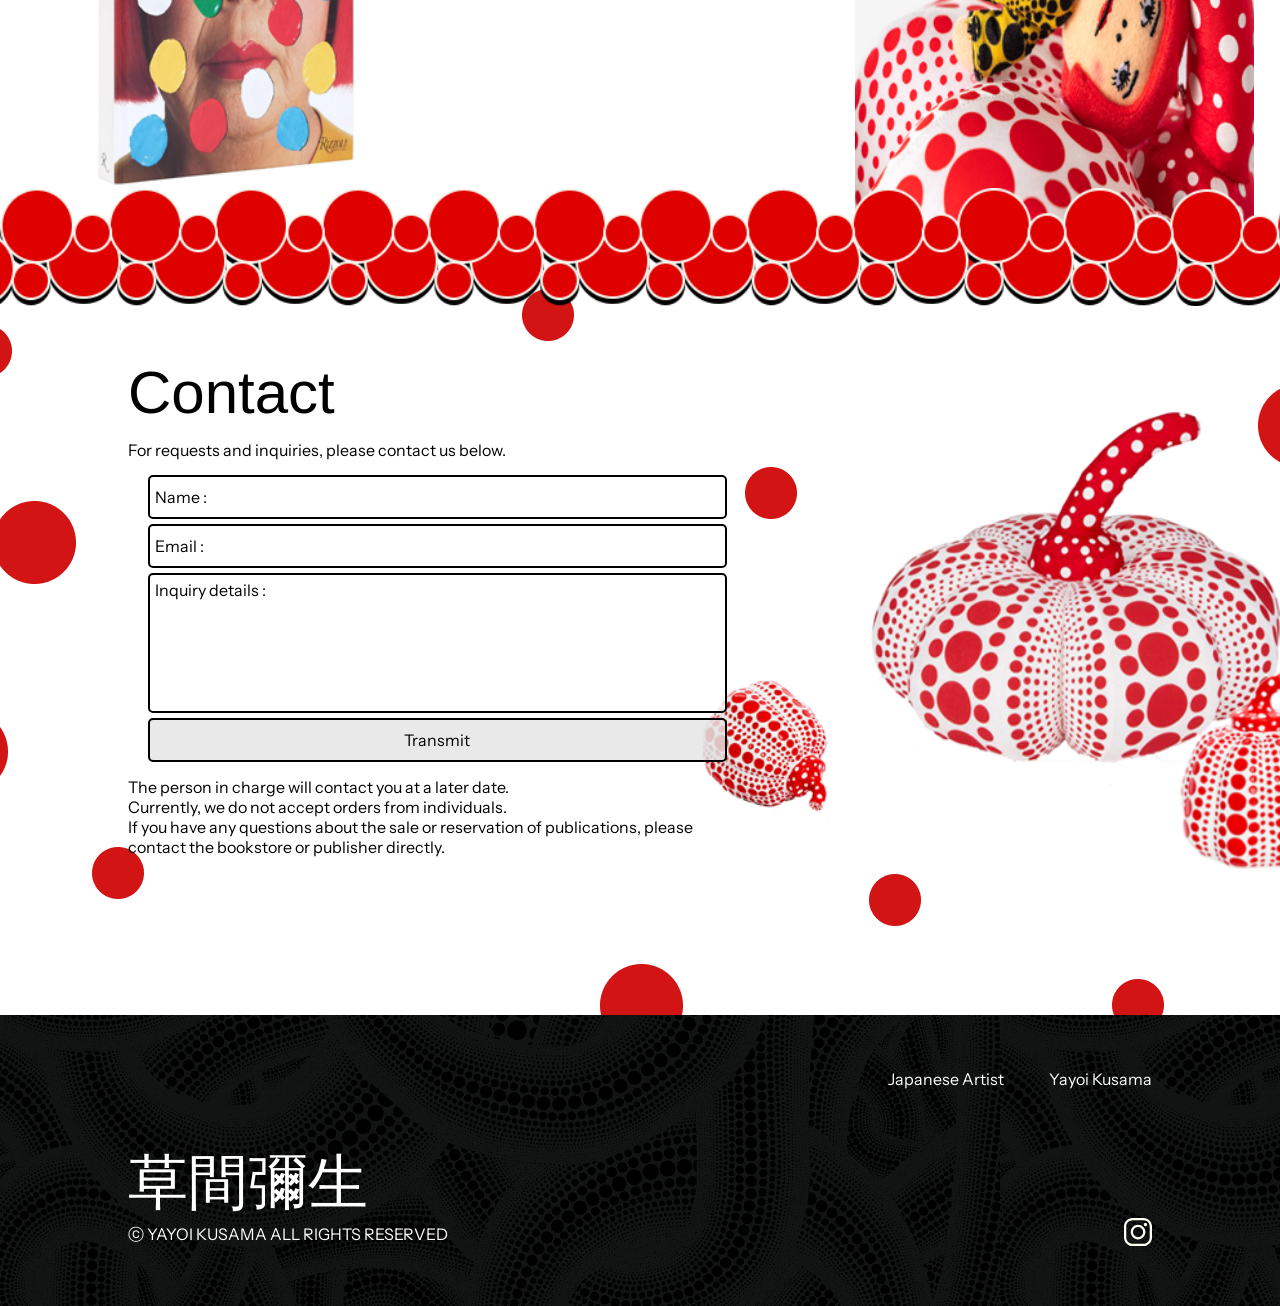
==== commit 7b929074: "." ====
--- a/index.html
+++ b/index.html
@@ -364,7 +364,7 @@
             </article>
           </div>
 
-          <p>
+          <p style="position: relative; z-index: 999;">
             The person in charge will contact you at a later date.<br />
             Currently, we do not accept orders from individuals.<br />
             If you have any questions about the sale or reservation of
--- a/css/main.css
+++ b/css/main.css
@@ -30,7 +30,6 @@
   position: sticky;
   background: url(../images/background.gif) no-repeat center top / cover;
 padding: 0 0 0.7vw;
-  width: 100%;
 }
 
 .top-area .inbox {
@@ -371,13 +370,13 @@
 /* 컨택영역 박스공통 */
 .desc-box {
   width: 575px;
-
+  background-color: rgba(255, 255, 255, 0.8);
  height: 40px;
   margin-left: 20px;
   display: inline-block;
   border: 2px solid rgb(0, 0, 0);
   border-radius: 5px;
-  background-color: #ffffff;
+
   z-index: 1;
 }
 .name-box,
@@ -395,12 +394,11 @@
 .transmit-box {
   text-align: center;
   align-content: center;
-
-  background-color: #e6e6e6;
+  background-color: #e6e6e6d8;
 }
 
 .transmit-box:hover {
-  background-color: #b3b3b5;
+  background-color: #b3b3b5e8
 }
 
 .pumpkin-box {
--- a/css/media_main.css
+++ b/css/media_main.css
@@ -1,5 +1,4 @@
 @charset "utf-8";
-
 
 /* 1360px 이하 미디어쿼리 시작 */
 @media screen and (max-width: 1360px) {
@@ -7,24 +6,24 @@
     height: 100vh;
     height: 100dvh; /* 모바일 브라우저 주소창 고려 */
   }
-.bg {
-  /* aspect-ratio: 1295 /548; */
-  position: absolute;
-top: 10%;
-        left: 50%;
-        width: 1200px;
-        height: 686px;
-
-  translate: -50% 0;
-}
-.yayoi {
-  position: absolute;
-        top: 10vh;
-        width: 243px;
-  left: 50%;
-  translate: -50% 0;
-  z-index: 1;
-}
+  .bg {
+    /* aspect-ratio: 1295 /548; */
+    position: absolute;
+    top: 10%;
+    left: 50%;
+    width: 1200px;
+    height: 686px;
+
+    translate: -50% 0;
+  }
+  .yayoi {
+    position: absolute;
+    top: 10vh;
+    width: 243px;
+    left: 50%;
+    translate: -50% 0;
+    z-index: 1;
+  }
 
   .inbox {
     padding: 0 2vw;
@@ -51,13 +50,11 @@
   }
 
   .yayoi {
-              width: 210px;
-        top: 12vh;
+    width: 210px;
+    top: 12vh;
   }
   .bg {
- 
     width: 1000px;
- 
   }
   .scroll-inbox {
     top: 80%;
@@ -144,6 +141,7 @@
     position: absolute;
     top: -145px;
     right: -63px;
+    margin-right: 20px;
   }
   .middle {
     position: absolute;
@@ -156,10 +154,39 @@
 
 /* 800px 이하 미디어쿼리 시작 */
 @media screen and (max-width: 800px) {
+  /* 가로 스크롤 방지 */
+  html,
+  body {
+    overflow-x: hidden;
+    max-width: 100%;
+  }
+
+  /* 상단 헤더 (Japanese Artist / 로고 / Yayoi Kusama) 숨기기 */
+  #top-area .top-area {
+    display: none;
+  }
+
+  /* 스티키 메뉴를 모바일에서 항상 상단 고정으로 표시 */
+  #spart-menu {
+    top: 0 !important;
+    width: 100% !important;
+    left: 0 !important;
+    translate: none !important;
+  }
+
+  /* 상단 헤더 높이 제거 (sticky header가 사라지므로) */
+  .top {
+    height: auto;
+  }
+
   /* ///////////화면전체*/
   /* 모바일용 메뉴 */
 
- /* 메뉴그룹 변경 */
+  .inbox {
+    padding: 0;
+  }
+
+  /* 메뉴그룹 변경 */
   .menu-group {
     height: 100%;
     display: flex;
@@ -172,10 +199,11 @@
     /* padding: 10vh 5vw; */
   }
 
-
   .center-box {
-    width: 800px;
+    width: 100% !important;
+    max-width: 100%;
     position: relative;
+    box-sizing: border-box;
   }
   body.menu-open {
     overflow: hidden;
@@ -199,7 +227,6 @@
   #top-area.on .menu-box {
     left: 0;
   }
- 
 
   /* .gnb-list > ul{
   margin: 0
@@ -405,7 +432,6 @@
 
   .main-info {
     height: 100%;
-    top: 65px;
     display: block;
   }
 
@@ -419,7 +445,7 @@
   /* //////////////////////////////////////////////////////// */
   .main-area {
     display: block;
-    margin: 0 auto;
+    margin: -16px auto;
   }
   .contact,
   .img-box img {
@@ -428,12 +454,12 @@
   }
 
   .main-center h1 {
-    letter-spacing: 10rem;
+    letter-spacing: 2rem;
   }
 
   .contact img {
     box-sizing: border-box;
-    padding: 0.1vw 6vw;
+    padding: 0.1vw 0;
     height: 100%;
     animation: none;
   }
@@ -445,14 +471,19 @@
     object-fit: cover;
   }
 
+  /* 배너영역 - 스티키메뉴 높이만큼 패딩 */
+  #banner-area {
+    padding-top: 94px;
+  }
+
   /* 배너영역*/
   .yayoi {
-        top: 20%;
-        width: 180px;
+    top: 1%;
+    scale: 0.7;
   }
   .bg {
-    top: 13%;
-    width: 700px;
+    top: -6%;
+    scale: 0.7;
   }
   .scroll-inbox {
     top: 85%;
@@ -484,6 +515,15 @@
     width: auto;
     margin: 0 20px;
   }
+  .desc-box h4 {
+    margin: 0 5px;
+  }
+
+
+.contact-area > p {
+  position: relative;
+  z-index: 1;
+}
   .big {
     position: absolute;
     top: 17px;
@@ -494,6 +534,7 @@
     position: absolute;
     top: -107px;
     right: -62px;
+    top: -128px;
   }
   .middle {
     position: absolute;
